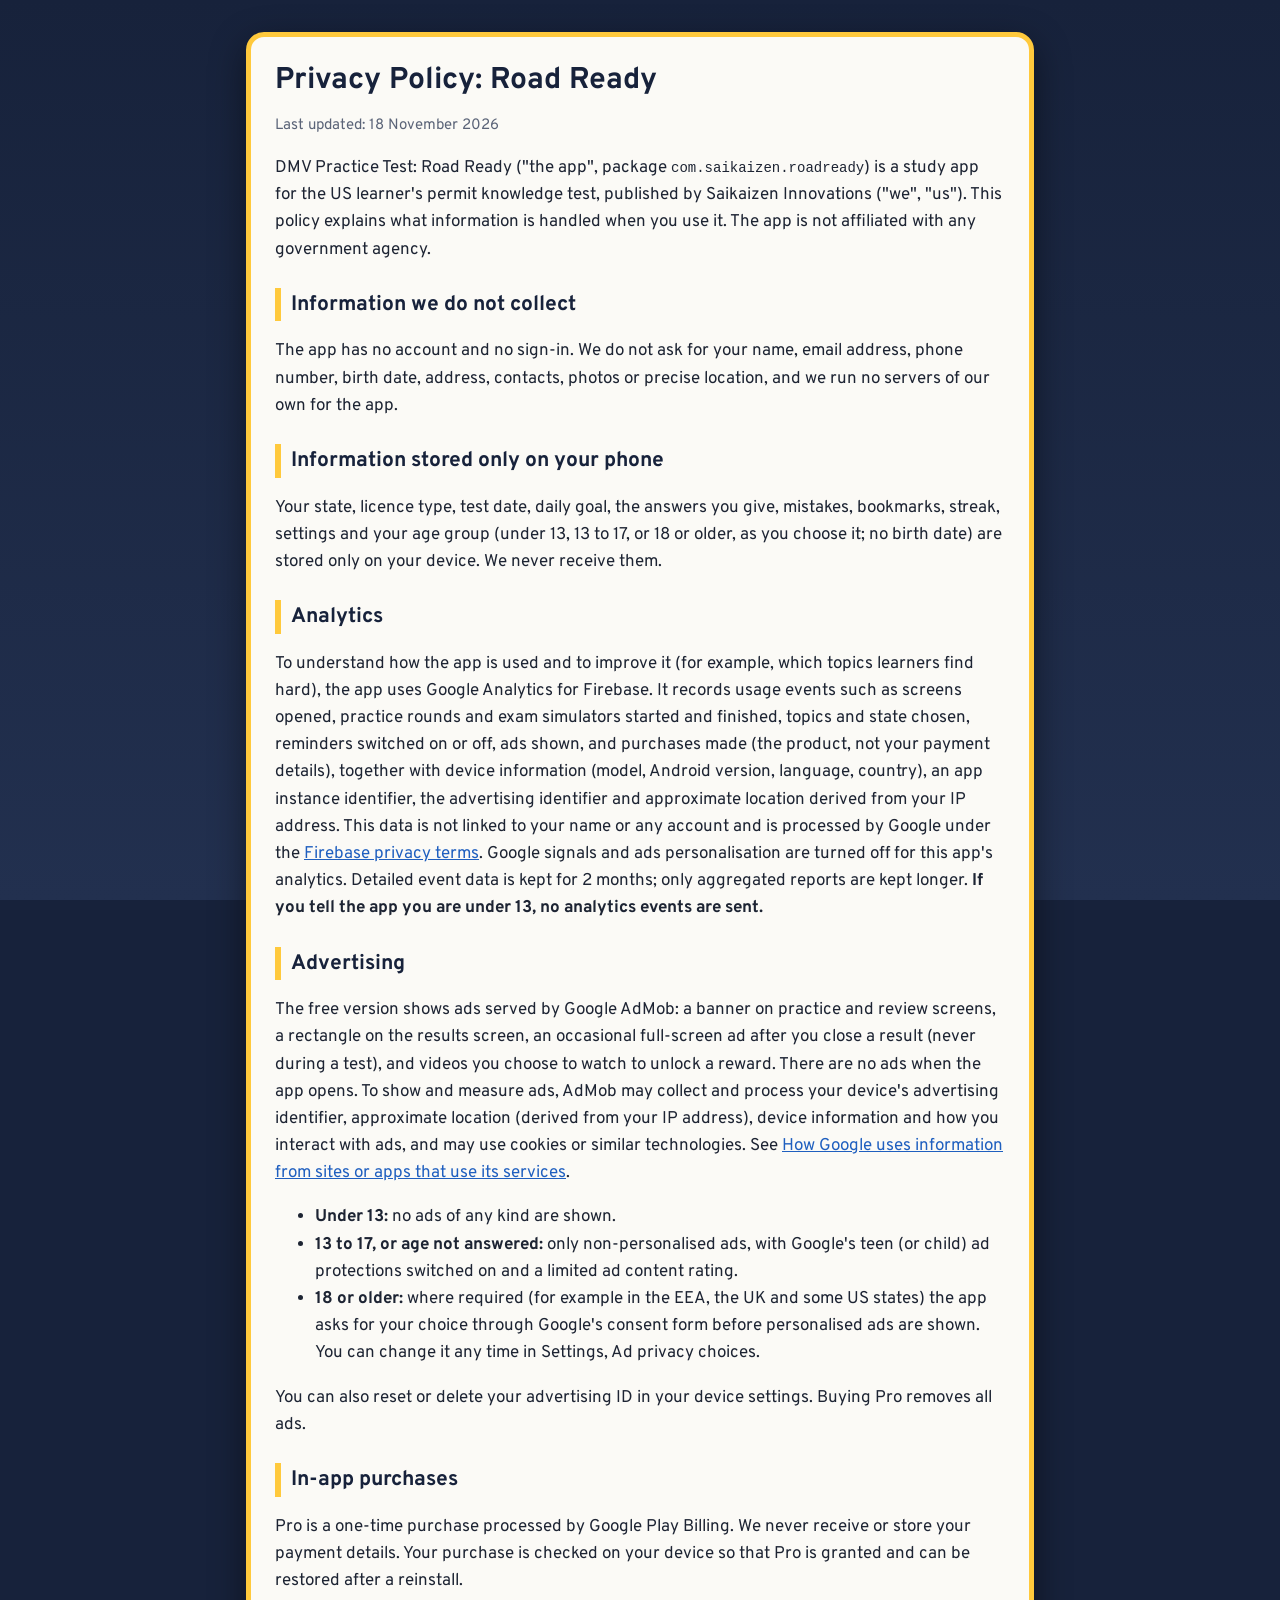
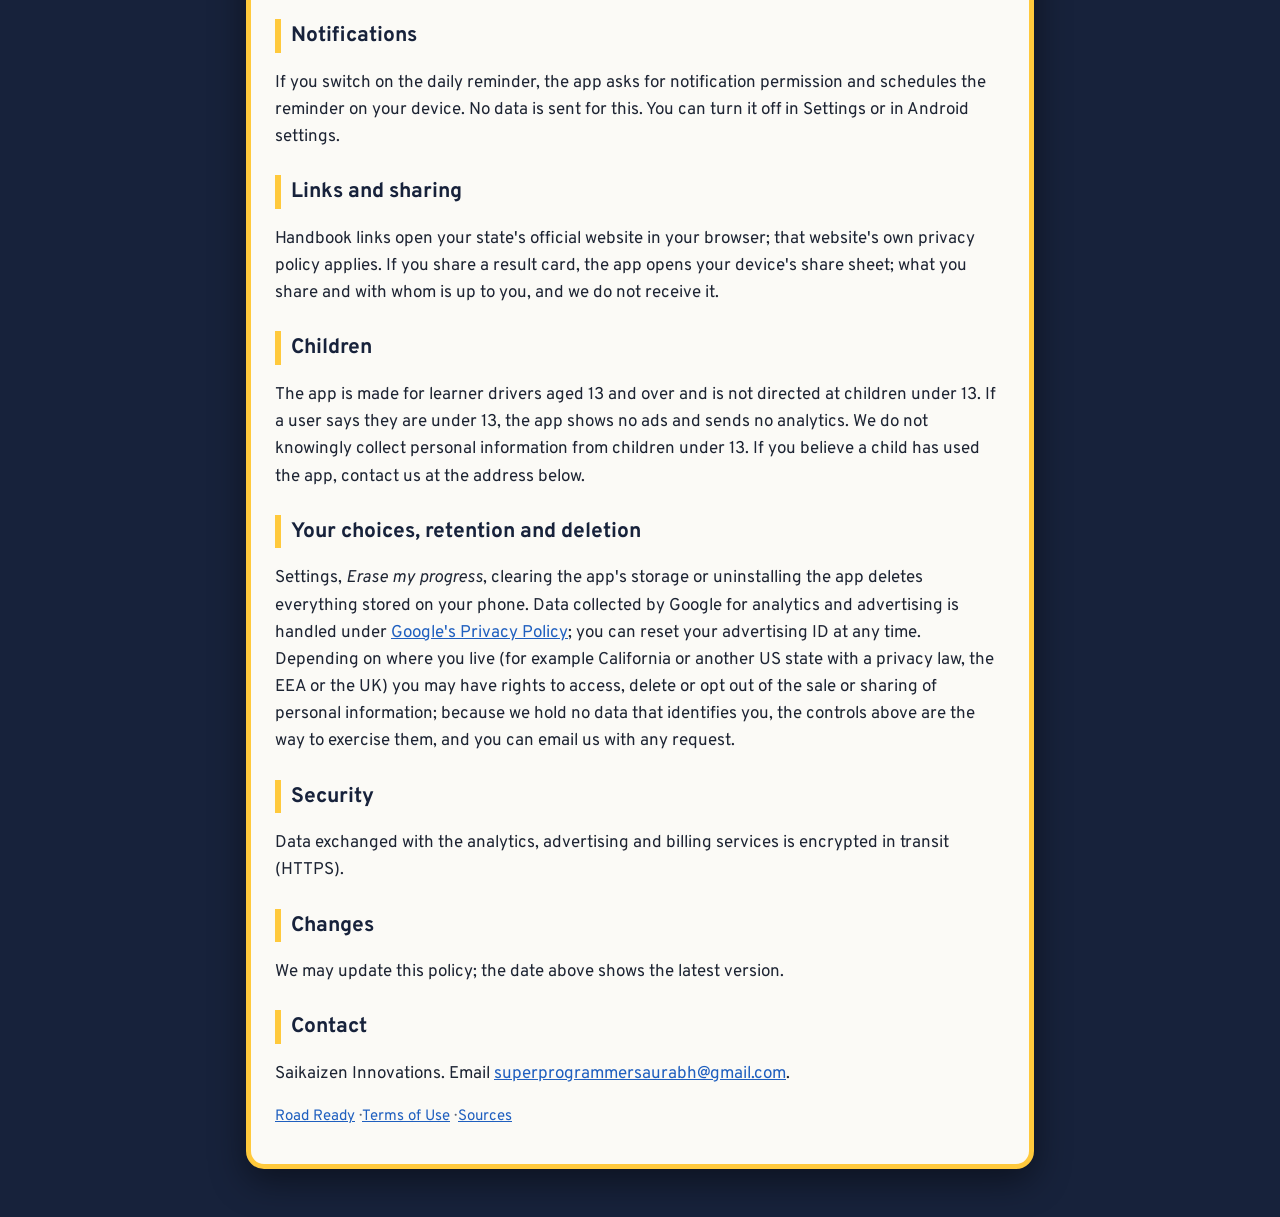
==== privacy.html @ e31c4308 "Road Ready: support page, privacy policy, terms, sources Co-Authored-By: Claude Opus 5.5 <noreply@an" ====
<!doctype html>
<html lang="en">
<head>
<meta charset="utf-8">
<meta name="viewport" content="width=device-width,initial-scale=1">
<title>Road Ready Privacy Policy</title>
<link rel="icon" href="favicon.png">
<link rel="preconnect" href="https://fonts.googleapis.com"><link href="https://fonts.googleapis.com/css2?family=Overpass:wght@400;600;800&display=swap" rel="stylesheet">
<link rel="stylesheet" href="style.css">
</head>
<body>
<div class="wrap top">
<div class="card">
<h1>Privacy Policy: Road Ready</h1>
<p class="small">Last updated: 18 November 2026</p>
<p>DMV Practice Test: Road Ready ("the app", package <code>com.saikaizen.roadready</code>) is a study app for the US
learner's permit knowledge test, published by Saikaizen Innovations ("we", "us"). This policy explains what
information is handled when you use it. The app is not affiliated with any government agency.</p>

<h2>Information we do not collect</h2>
<p>The app has no account and no sign-in. We do not ask for your name, email address, phone number, birth date,
address, contacts, photos or precise location, and we run no servers of our own for the app.</p>

<h2>Information stored only on your phone</h2>
<p>Your state, licence type, test date, daily goal, the answers you give, mistakes, bookmarks, streak, settings and
your age group (under 13, 13 to 17, or 18 or older, as you choose it; no birth date) are stored only on your device.
We never receive them.</p>

<h2>Analytics</h2>
<p>To understand how the app is used and to improve it (for example, which topics learners find hard), the app uses
Google Analytics for Firebase. It records usage events such as screens opened, practice rounds and exam simulators
started and finished, topics and state chosen, reminders switched on or off, ads shown, and purchases made (the
product, not your payment details), together with device information (model, Android version, language, country), an
app instance identifier, the advertising identifier and approximate location derived from your IP address. This data
is not linked to your name or any account and is processed by Google under the
<a href="https://firebase.google.com/support/privacy">Firebase privacy terms</a>. Google signals and ads
personalisation are turned off for this app's analytics. Detailed event data is kept for 2 months; only aggregated
reports are kept longer. <b>If you tell the app you are under 13, no analytics events are sent.</b></p>

<h2>Advertising</h2>
<p>The free version shows ads served by Google AdMob: a banner on practice and review screens, a rectangle on the
results screen, an occasional full-screen ad after you close a result (never during a test), and videos you choose to
watch to unlock a reward. There are no ads when the app opens. To show and measure ads, AdMob may collect and process
your device's advertising identifier, approximate location (derived from your IP address), device information and
how you interact with ads, and may use cookies or similar technologies. See
<a href="https://policies.google.com/technologies/partner-sites">How Google uses information from sites or apps that
use its services</a>.</p>
<ul>
<li><b>Under 13:</b> no ads of any kind are shown.</li>
<li><b>13 to 17, or age not answered:</b> only non-personalised ads, with Google's teen (or child) ad protections
switched on and a limited ad content rating.</li>
<li><b>18 or older:</b> where required (for example in the EEA, the UK and some US states) the app asks for your
choice through Google's consent form before personalised ads are shown. You can change it any time in Settings, Ad
privacy choices.</li>
</ul>
<p>You can also reset or delete your advertising ID in your device settings. Buying Pro removes all ads.</p>

<h2>In-app purchases</h2>
<p>Pro is a one-time purchase processed by Google Play Billing. We never receive or store your payment details. Your
purchase is checked on your device so that Pro is granted and can be restored after a reinstall.</p>

<h2>Notifications</h2>
<p>If you switch on the daily reminder, the app asks for notification permission and schedules the reminder on your
device. No data is sent for this. You can turn it off in Settings or in Android settings.</p>

<h2>Links and sharing</h2>
<p>Handbook links open your state's official website in your browser; that website's own privacy policy applies. If
you share a result card, the app opens your device's share sheet; what you share and with whom is up to you, and we do
not receive it.</p>

<h2>Children</h2>
<p>The app is made for learner drivers aged 13 and over and is not directed at children under 13. If a user says they
are under 13, the app shows no ads and sends no analytics. We do not knowingly collect personal information from
children under 13. If you believe a child has used the app, contact us at the address below.</p>

<h2>Your choices, retention and deletion</h2>
<p>Settings, <i>Erase my progress</i>, clearing the app's storage or uninstalling the app deletes everything stored on
your phone. Data collected by Google for analytics and advertising is handled under
<a href="https://policies.google.com/privacy">Google's Privacy Policy</a>; you can reset your advertising ID at any
time. Depending on where you live (for example California or another US state with a privacy law, the EEA or the
UK) you may have rights to access, delete or opt out of the sale or sharing of personal information; because we hold
no data that identifies you, the controls above are the way to exercise them, and you can email us with any request.</p>

<h2>Security</h2>
<p>Data exchanged with the analytics, advertising and billing services is encrypted in transit (HTTPS).</p>

<h2>Changes</h2>
<p>We may update this policy; the date above shows the latest version.</p>

<h2>Contact</h2>
<p>Saikaizen Innovations. Email <a href="mailto:superprogrammersaurabh@gmail.com">superprogrammersaurabh@gmail.com</a>.</p>
<p class="small"><a href="index.html">Road Ready</a> · <a href="terms.html">Terms of Use</a> · <a href="sources.html">Sources</a></p>
</div>
</div>
</body>
</html>
---- style.css ----
:root{--navy:#17223b;--navy2:#22304f;--paper:#fbfaf6;--ink:#1d2433;--yellow:#ffc93c;--yellow2:#d99a0b;--soft:#5b6478;--link:#1f5fbf}
*{box-sizing:border-box}
html,body{margin:0;background:linear-gradient(180deg,var(--navy),var(--navy2)) fixed;background-color:var(--navy);color:var(--ink);font-family:"Overpass",system-ui,-apple-system,"Segoe UI",Roboto,sans-serif;font-size:17px;line-height:1.6}
a{color:var(--link)}
.hero{display:block;width:100%;max-height:380px;object-fit:cover;border-bottom:8px dashed var(--yellow)}
.wrap{max-width:820px;margin:-48px auto 48px;padding:0 16px;position:relative}
.wrap.top{margin-top:32px}
.card{background:var(--paper);border-radius:18px;padding:26px 24px 20px;box-shadow:0 12px 36px #0007;border:5px solid var(--yellow)}
.brand{display:flex;gap:18px;align-items:center;margin-bottom:8px}
.brand img{width:88px;height:88px;border-radius:20px;box-shadow:0 4px 14px #0004}
h1{margin:0;font-size:30px;color:var(--navy);line-height:1.2}
h2{font-size:21px;margin:24px 0 4px;color:var(--navy);border-left:6px solid var(--yellow);padding-left:10px}
.tag{color:var(--soft);margin:2px 0 0}
.small{color:var(--soft);font-size:15px}
.note{background:#fff1c7;border-radius:12px;padding:10px 14px;font-weight:600}
.btns{display:flex;flex-wrap:wrap;gap:10px;margin:18px 0 6px}
.btn{display:inline-block;background:var(--yellow);color:var(--ink);text-decoration:none;padding:9px 20px;border-radius:24px;font-weight:800;box-shadow:0 4px 0 var(--yellow2)}
.btn.alt{background:var(--navy);color:#fff;box-shadow:0 4px 0 #0a1020}
table{border-collapse:collapse;width:100%;font-size:15px}
td,th{text-align:left;padding:6px 8px;border-bottom:1px solid #e3e0d6;vertical-align:top}
td a{word-break:break-all}
code{font-size:14px}
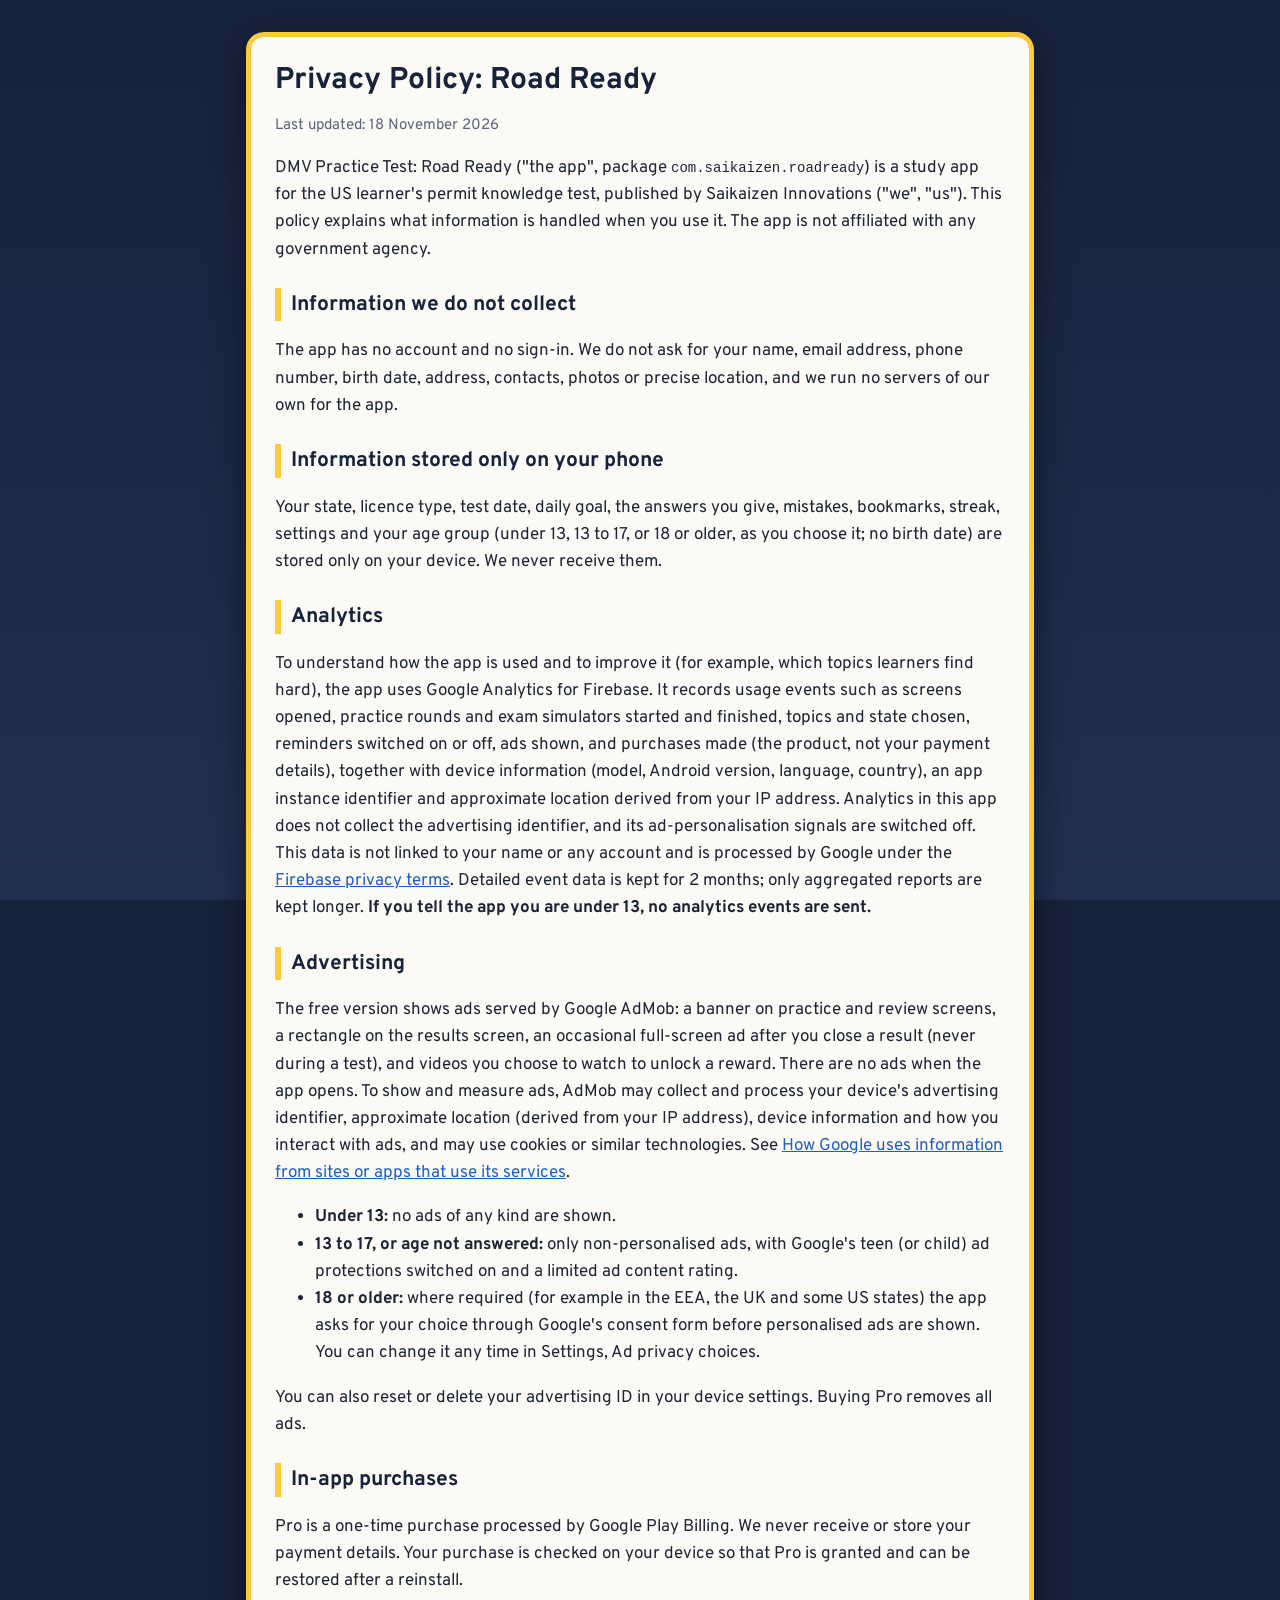
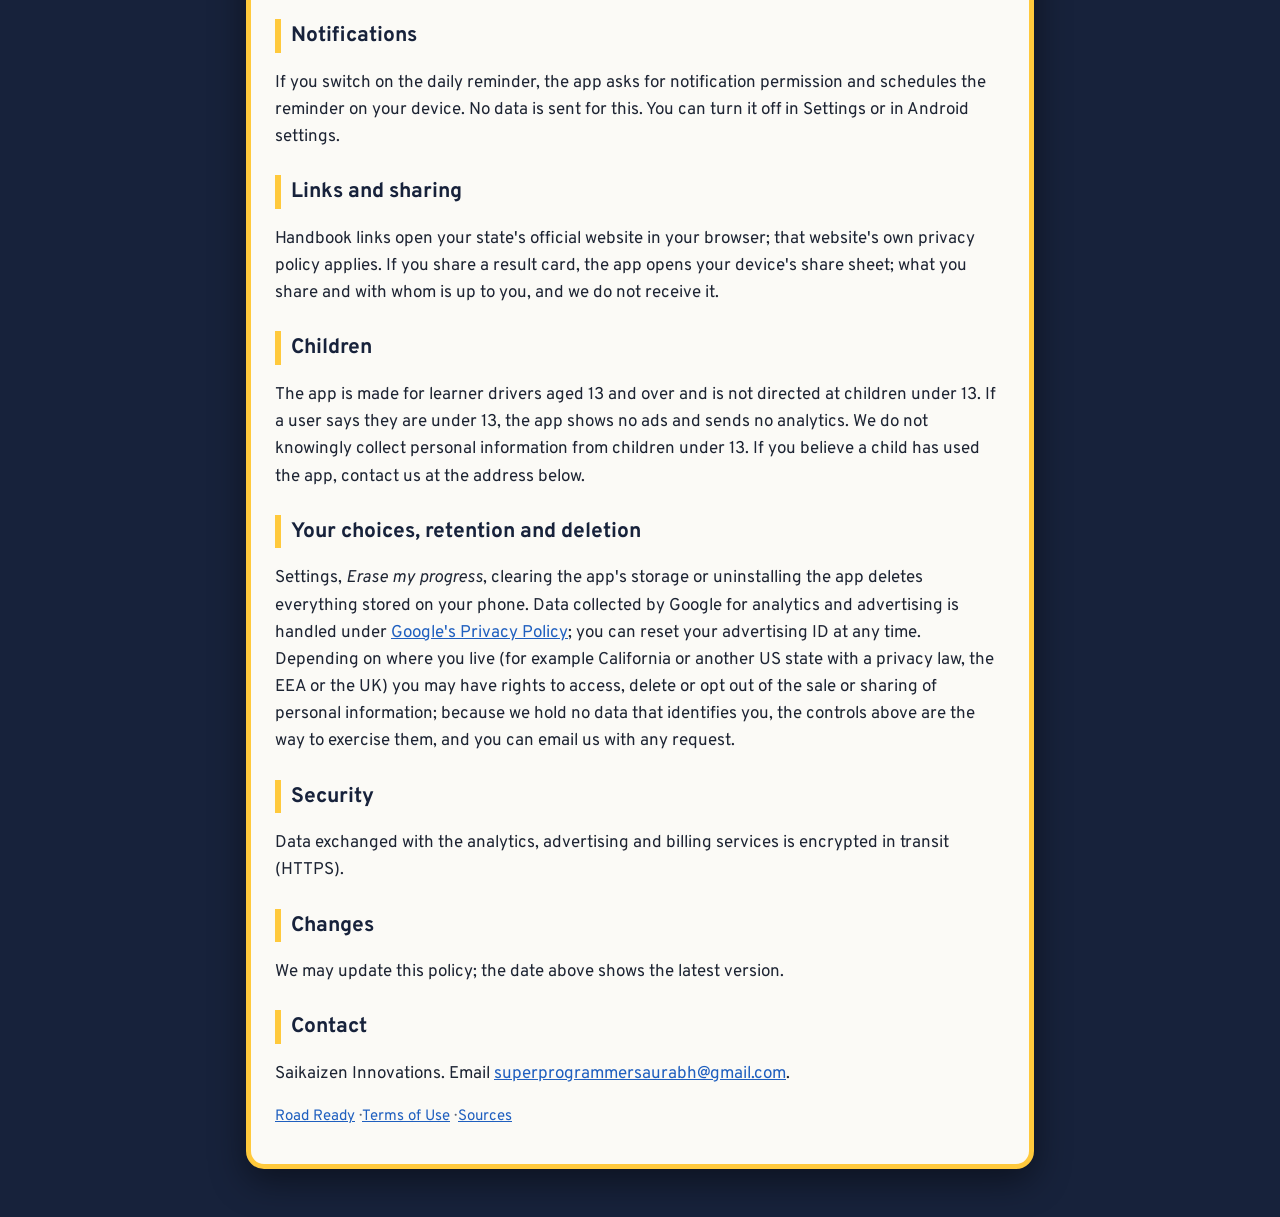
==== commit 012e7285: "Privacy: analytics does not collect the advertising id Co-Authored-By: Claude Opus 5.5 <noreply@anth" ====
--- a/privacy.html
+++ b/privacy.html
@@ -31,10 +31,10 @@
 Google Analytics for Firebase. It records usage events such as screens opened, practice rounds and exam simulators
 started and finished, topics and state chosen, reminders switched on or off, ads shown, and purchases made (the
 product, not your payment details), together with device information (model, Android version, language, country), an
-app instance identifier, the advertising identifier and approximate location derived from your IP address. This data
-is not linked to your name or any account and is processed by Google under the
-<a href="https://firebase.google.com/support/privacy">Firebase privacy terms</a>. Google signals and ads
-personalisation are turned off for this app's analytics. Detailed event data is kept for 2 months; only aggregated
+app instance identifier and approximate location derived from your IP address. Analytics in this app does not collect
+the advertising identifier, and its ad-personalisation signals are switched off. This data is not linked to your name
+or any account and is processed by Google under the
+<a href="https://firebase.google.com/support/privacy">Firebase privacy terms</a>. Detailed event data is kept for 2 months; only aggregated
 reports are kept longer. <b>If you tell the app you are under 13, no analytics events are sent.</b></p>
 
 <h2>Advertising</h2>
